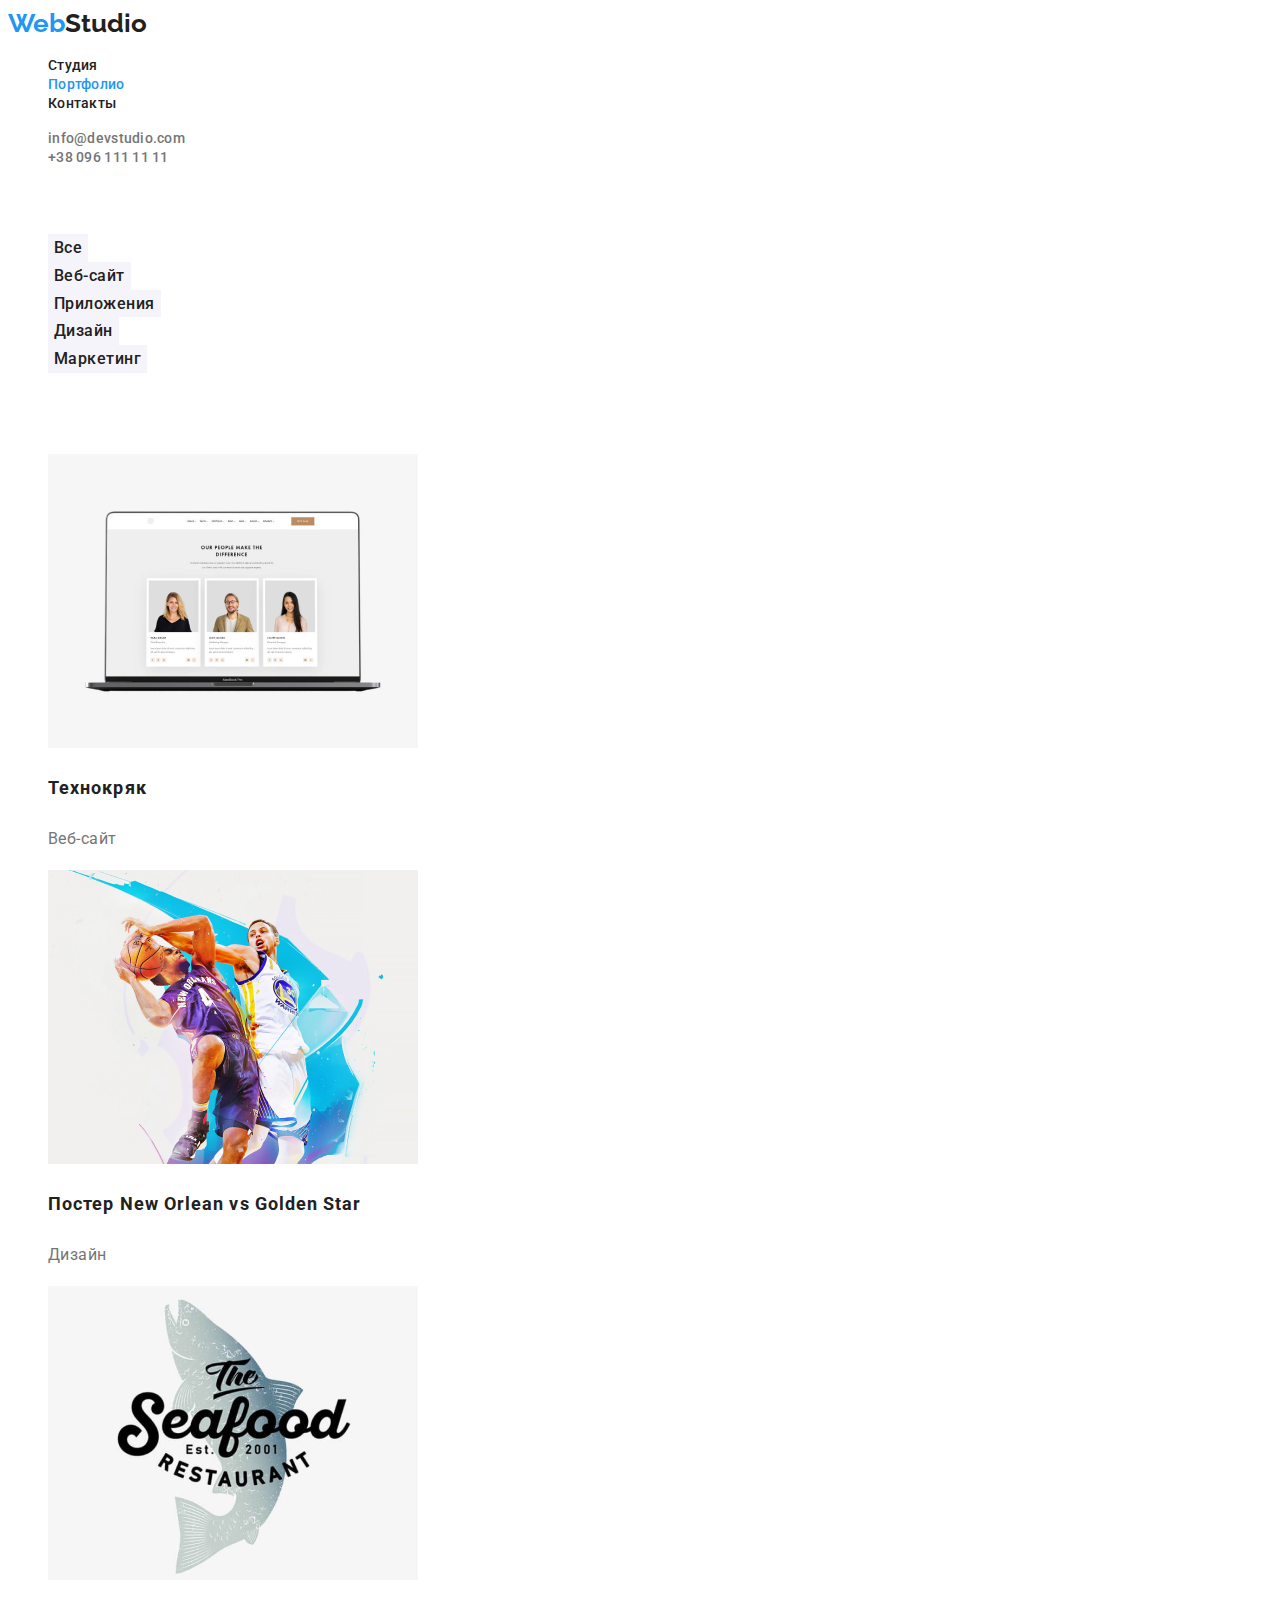
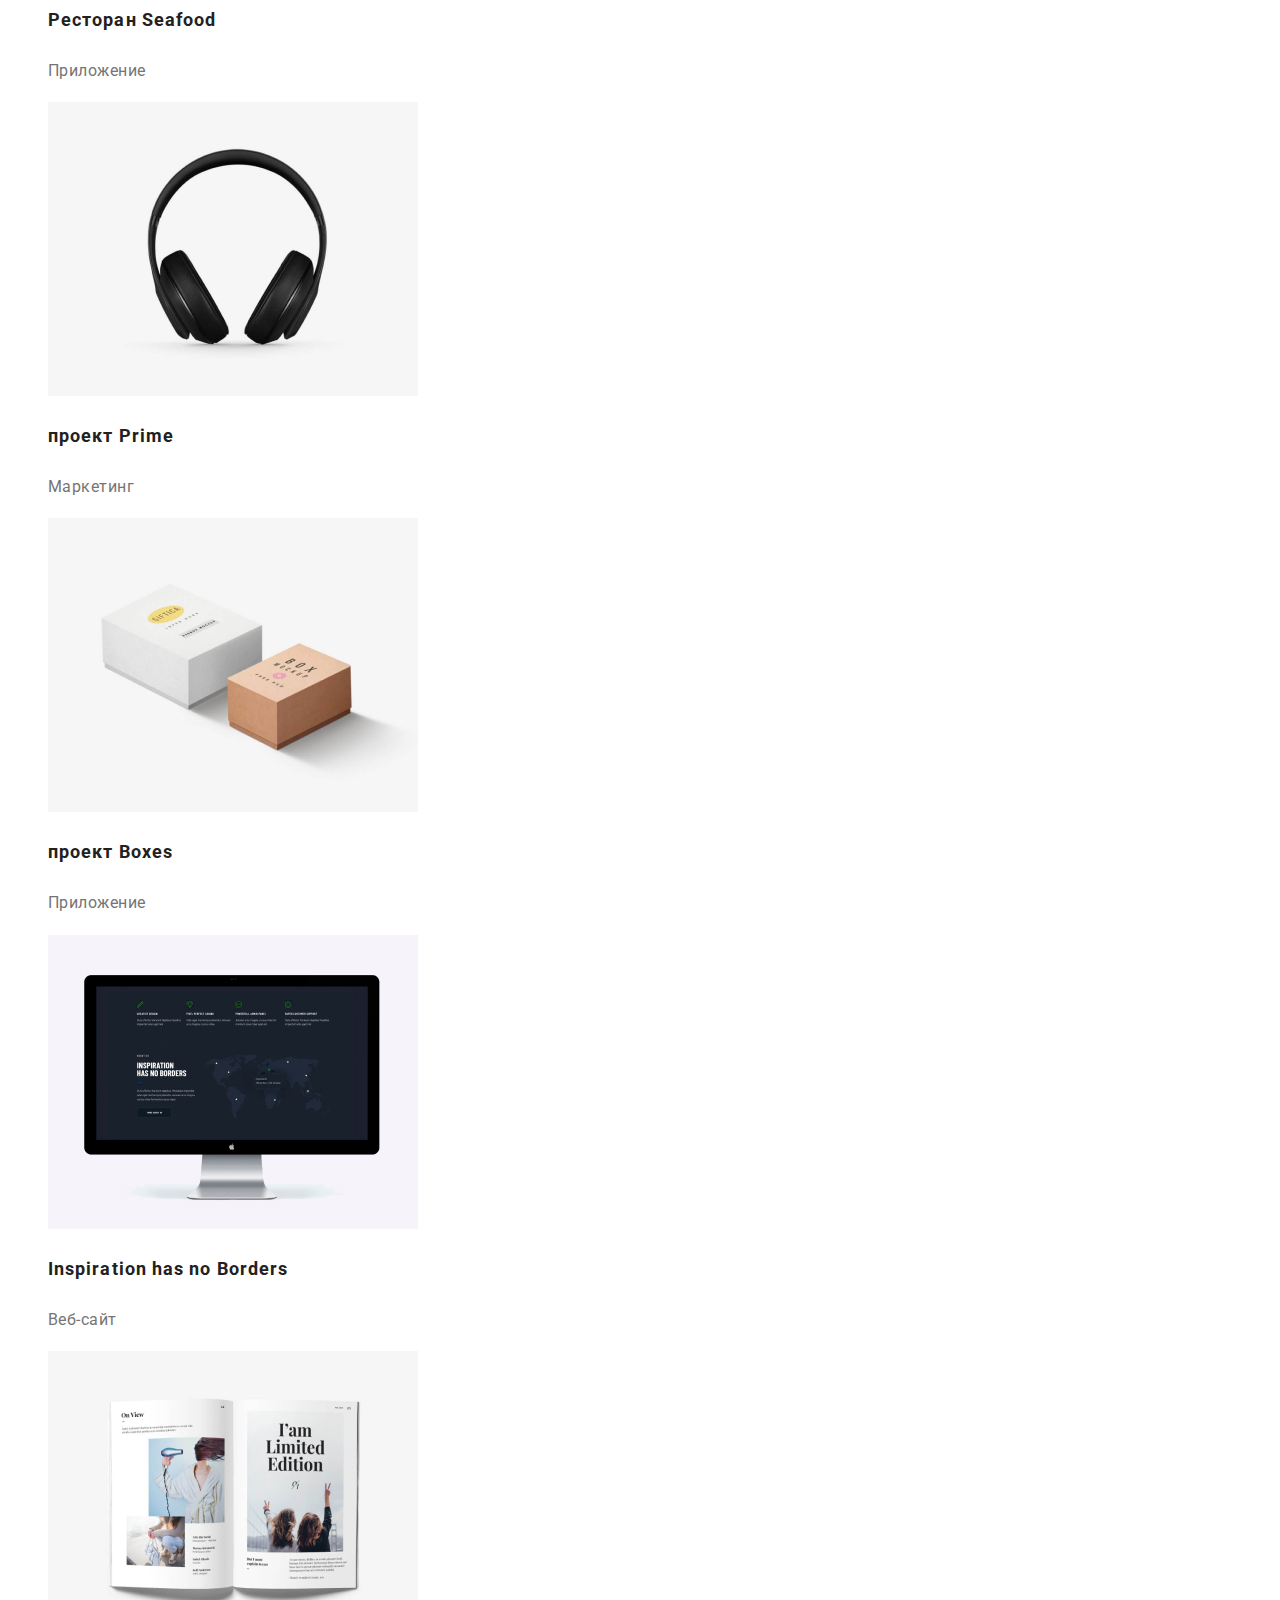
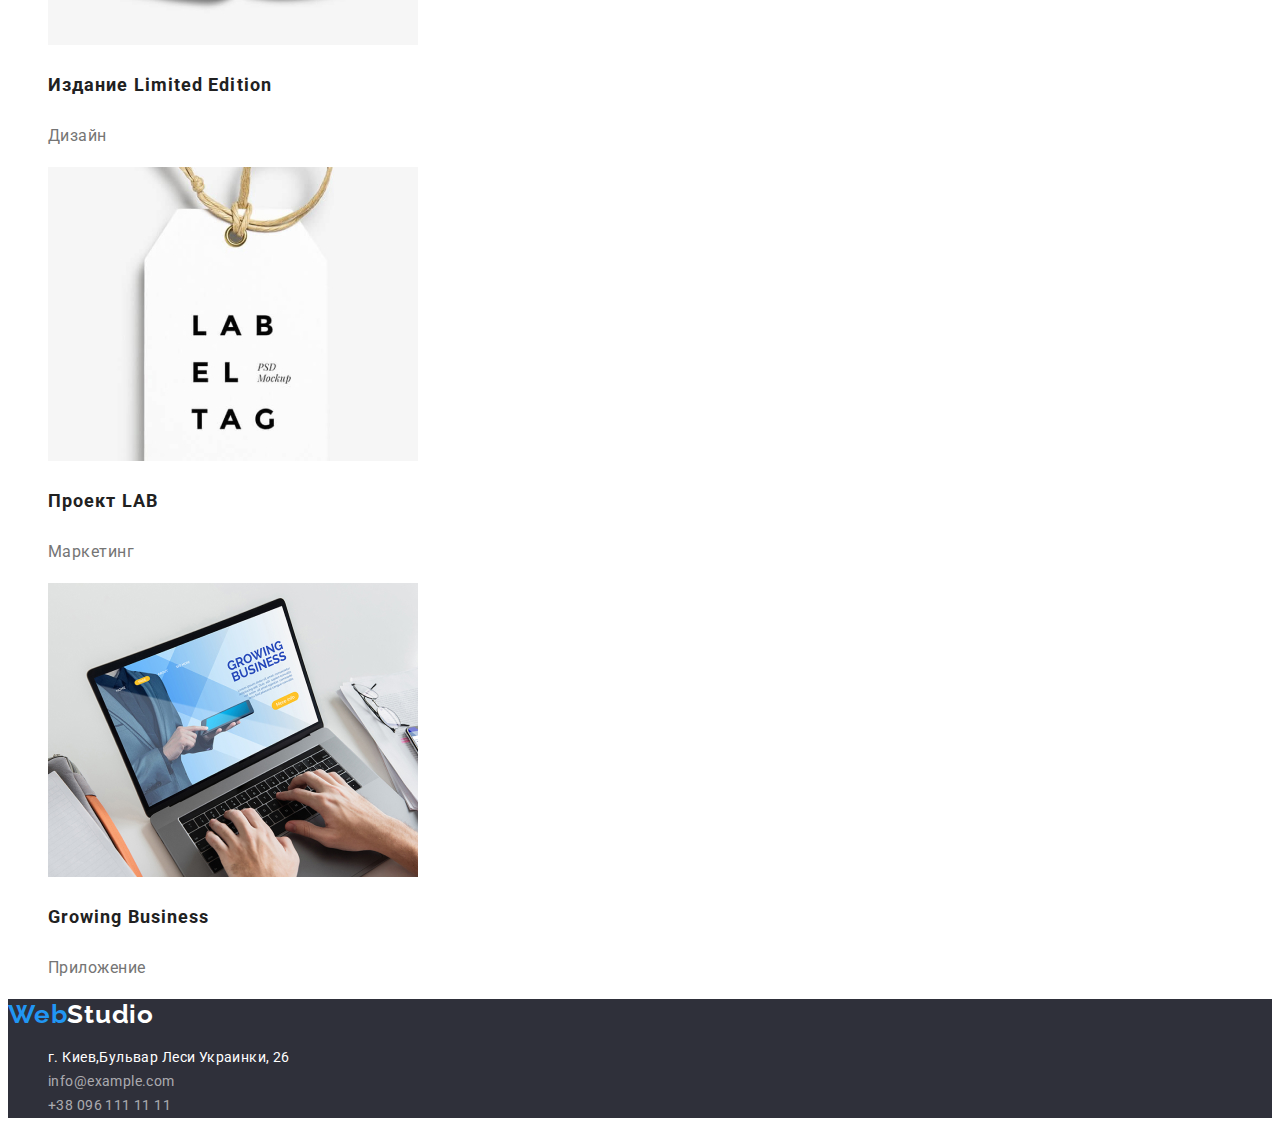
==== portfolio.html @ 3778749d "начало" ====
<!DOCTYPE html>
<html lang="ru">

<head>
    <meta charset="UTF-8">
    <meta http-equiv="X-UA-Compatible" content="IE=edge">
    <meta name="viewport" content="width=G, initial-scale=1.0">

    <link rel="preconnect" href="https://fonts.googleapis.com">
    <link rel="preconnect" href="https://fonts.gstatic.com" crossorigin>
    <link rel="preconnect" href="https://fonts.googleapis.com">
    <link rel="preconnect" href="https://fonts.gstatic.com" crossorigin>
    <link
        href="https://fonts.googleapis.com/css2?family=Raleway:wght@700&family=Roboto:wght@400;500;700;900&display=swap"
        rel="stylesheet">
    <link rel="preconnect" href="https://fonts.gstatic.com">
    <link rel="stylesheet" href="./css/styles.css">

    <title>портфолио</title>
</head>

<body>
    <!--хедер-->
    <header class="header">
        <nav>
            <a href="index.html" class="header-logo link">
                <span class="logo-color"> Web</span>Studio
            </a>
            <ul class="header-nav list">
                <li><a class="header-fonts header-nav-text link " href="index.html">Студия</a></li>
                <li><a class="header-fonts header-nav-text link current" href="portfolio.html">Портфолио</a></li>
                <li><a class="header-fonts header-nav-text link" href="">Контакты</a></li>
            </ul>
        </nav>
        <ul class="header-addres list">
            <li><a href="mailto:info@devstudio.com" class="header-fonts header-addres-text link">info@devstudio.com</a>
            </li>
            <li><a href="tel:+380961111111" class="header-fonts header-addres-text link">+38 096 111 11 11</a></li>


        </ul>


    </header>
    <!--MAIN-->
    <main>
        <section class="section">
            <h2 class="notext">название секции</h2>
            <UL class="list">
                <li><button type="button" class="portf-btn-text">Все</button></li>
                <li><button type="button" class="portf-btn-text">Веб-сайт</button></li>
                <li><button type="button" class="portf-btn-text">Приложения</button></li>
                <li><button type="button" class="portf-btn-text">Дизайн</button></li>
                <li><button type="button" class="portf-btn-text">Маркетинг</button></li>

            </UL>

        </section>



        <section class="section">
            <h1 class="notext">Наши проекты</h1>
            <ul class="list">
                <li><img src="./images/pr1.jpg" width="370" alt="Фото проекта технокряк">
                    <h3 class="portfolio-post-title">Технокряк</h3>
                    <p class="portfolio-text">Веб-сайт</p>
                </li>
                <li><img src="./images/pr2.jpg" width="370" alt="Постер New Orlean vs Golden Star">
                    <h3 class="portfolio-post-title">Постер New Orlean vs Golden Star</h3>
                    <p class="portfolio-text">Дизайн</p>
                </li>
                <li><img src="./images/pr3.jpg" width="370" alt="Фото приложения Seafood">
                    <h3 class="portfolio-post-title">Ресторан Seafood</h3>
                    <p class="portfolio-text">Приложение</p>
                </li>
                <li><img src="./images/pr4.jpg" width="370" alt="Фото проекта Prime">
                    <h3 class="portfolio-post-title">проект Prime</h3>
                    <p class="portfolio-text">Маркетинг</p>
                </li>
                <li><img src="./images/pr5.jpg" width="370" alt="Фото проекта Boxes">
                    <h3 class="portfolio-post-title">проект Boxes</h3>
                    <p class="portfolio-text">Приложение</p>
                </li>
                <li><img src="./images/pr6.jpg" width="370" alt="Фото сайта">
                    <h3 class="portfolio-post-title">Inspiration has no Borders</h3>
                    <p class="portfolio-text">Веб-сайт</p>
                </li>
                <li><img src="./images/pr7.jpg" width="370" alt="Фото журнала">
                    <h3 class="portfolio-post-title">Издание Limited Edition</h3>
                    <p class="portfolio-text">Дизайн</p>
                </li>
                <li><img src="./images/pr8.jpg" width="370" alt="Фото проекта LAB">
                    <h3 class="portfolio-post-title">Проект LAB</h3>
                    <p class="portfolio-text">Маркетинг</p>
                </li>
                <li><img src="./images/pr9.jpg" width="370" alt="Фото приложения Growing Business">
                    <h3 class="portfolio-post-title">Growing Business</h3>
                    <p class="portfolio-text">Приложение</p>
                </li>




            </ul>
        </section>

    </main>
    <footer class="fter">

        <a href="index.html" class="footer-logo link">
            <span class="logo-color"> Web</span><span class="">Studio</span>
        </a>
        <address>
            <ul class="list">
                <li><a href="https://www.google.com/maps/d/embed?mid=1ha2ieTyIqRlce1c0PHE3r7fh1XY&ehbc=2E312F"
                        target="_blank" class=" foot-fonts footer-map link">г. Киев,Бульвар Леси Украинки, 26</a></li>
                <li> <a href="mailto:info@example.com" class=" foot-fonts footer-addres link">info@example.com</a></li>
                <li><a href="tel:+380961111111" class=" foot-fonts footer-addres link">+38 096 111 11 11</a></li>
            </ul>


        </address>
    </footer>

</body>

</html>
---- css/styles.css ----
:root {

    --first-header-color: #212121;
    --second-header-color: #757575;
    --title-color: #212121;
    --text-color: #757575;
    --hero-title-color: #FFFFFF;
    --btn-color: #2196F3;
    --btn-text-color: #ffffff;
    --btn-secondary-color: #212121;
    --accent-color: #2196F3;
    --first-bgc: #ffffff;
    --second-bgc: #F5F4FA;
    --hero-bgc: #2F303A;
    --footer-bgc: #2F303A;
    --addres-color: rgba(255, 255, 255, 0.6);
}

body {
    font-family: "Roboto", sans-serif;
    background-color: var(--first-bgc)
}

.list {
    list-style: none;
}

.link {
    text-decoration: none;
    color: var(--first-header-color)
}


/*--------------------------header-----------------------------------*/

.header-logo {
    font-family: 'Raleway', sans-serif;
    font-weight: 700;
    font-size: 26px;
    line-height: 1.19;
    letter-spacing: 0.03em color: var(--first-header-color)
}

.logo-color {
    color: var(--accent-color)
}

.header-fonts {
    font-weight: 500;
    font-size: 14px;
    line-height: 1.14;
    letter-spacing: 0.02em;
}

.header-nav-text {

    color: var(--first-header-color);
}


.header-addres-text {

    color: var(--second-header-color);
}

.header-nav-text:hover,
.header-nav-text:focus,
.header-addres-text:hover,
.header-addres-text:focus,
.current {
    color: var(--accent-color);
}


/*--------------------------------HERO--------------------------------------*/

.hero {
    background-color: var(--hero-bgc);
}

.hero-title {
    font-weight: 900;
    font-size: 44px;
    line-height: 1.36;
    letter-spacing: 0.06em;
    text-transform: uppercase;
    color: var(--hero-title-color)
}

.btn {
    background-color: var(--btn-color);
}

.hero-btn-text {
    color: var(--btn-text-color);
    font-weight: 700;
    font-size: 16px;
    line-height: 1.88;
    letter-spacing: 0.06em;
}

/*---------------------section-about--------------------------*/

.about-title {}

.notext {
    color: var(--hero-title-color);
}

.about-post-title {
    font-weight: 700;
    font-size: 14px;
    line-height: 1.14;
    letter-spacing: 0.03em;
    text-transform: uppercase;
    color: var(--title-color);
}

.about-text {
    font-size: 14px;
    line-height: 1.71;
    letter-spacing: 0.03em;
    color: var(--text-color);

}

/*---------------------------------section-work---------------------*/

.work-title,
.comant-title {
    font-weight: 700;
    font-size: 36px;
    line-height: 1.16;
    letter-spacing: 0.03em;
    color: var(--title-color);
}

/*--------------------------------section-command----------------------*/

.comand {
    background-color: var(--second-bgc);
}

.com-fonts {
    font-size: 16px;
    line-height: 1.19;
    letter-spacing: 0.03em;
}

.comand-post-title {
    font-weight: 500;
    color: var(--title-color);
}

.comand-text {
    color: var(--text-color);
}

/*------------------------------------footer-------------------------*/
.fter {
    background-color: var(--footer-bgc);
}

.footer-logo {

    font-family: 'Raleway', sans-serif;

    font-weight: 700;
    font-size: 26px;
    line-height: 1.19;
    letter-spacing: 0.03em;
    color: var(--hero-title-color);
}

.foot-fonts {
    font-style: normal;
    font-size: 14px;
    line-height: 1.71;
    letter-spacing: 0.03em;
}

.footer-map {

    color: var(--hero-title-color);
}

.footer-addres {

    color: var(--addres-color);

}

.footer-map:hover,
.footer-map:focus,
.footer-addres:hover,
.footer-addres:focus {
    color: var(--accent-color);
}





/*-------------------------------PORTFOLIO-------------------------------*/
/*-------------------------------nav-section-----------------------------*/
.portf-btn-text {
    font-family: 'Roboto', sans-serif;
    font-weight: 500;
    font-size: 16px;
    line-height: 1.62;
    letter-spacing: 0.03em;
    color: var(--btn-secondary-color);
    border: none;
    background-color: var(--first-bgc);
    cursor: pointer;
    background-color: var(--second-bgc)
}

.portf-btn-text:hover,
.portf-btn-text:focus {

    color: var(--btn-text-color);
    background-color: var(--accent-color);
}

/*-----------------------------portf-work-section----------------------------*/

.portfolio-post-title {
    font-weight: 700;
    font-size: 18px;
    line-height: 2;
    letter-spacing: 0.06em;
    color: var(--title-color);

}

.portfolio-text {
    font-size: 16px;
    line-height: 1.88;
    letter-spacing: 0.03em;

    color: var(--text-color);
}
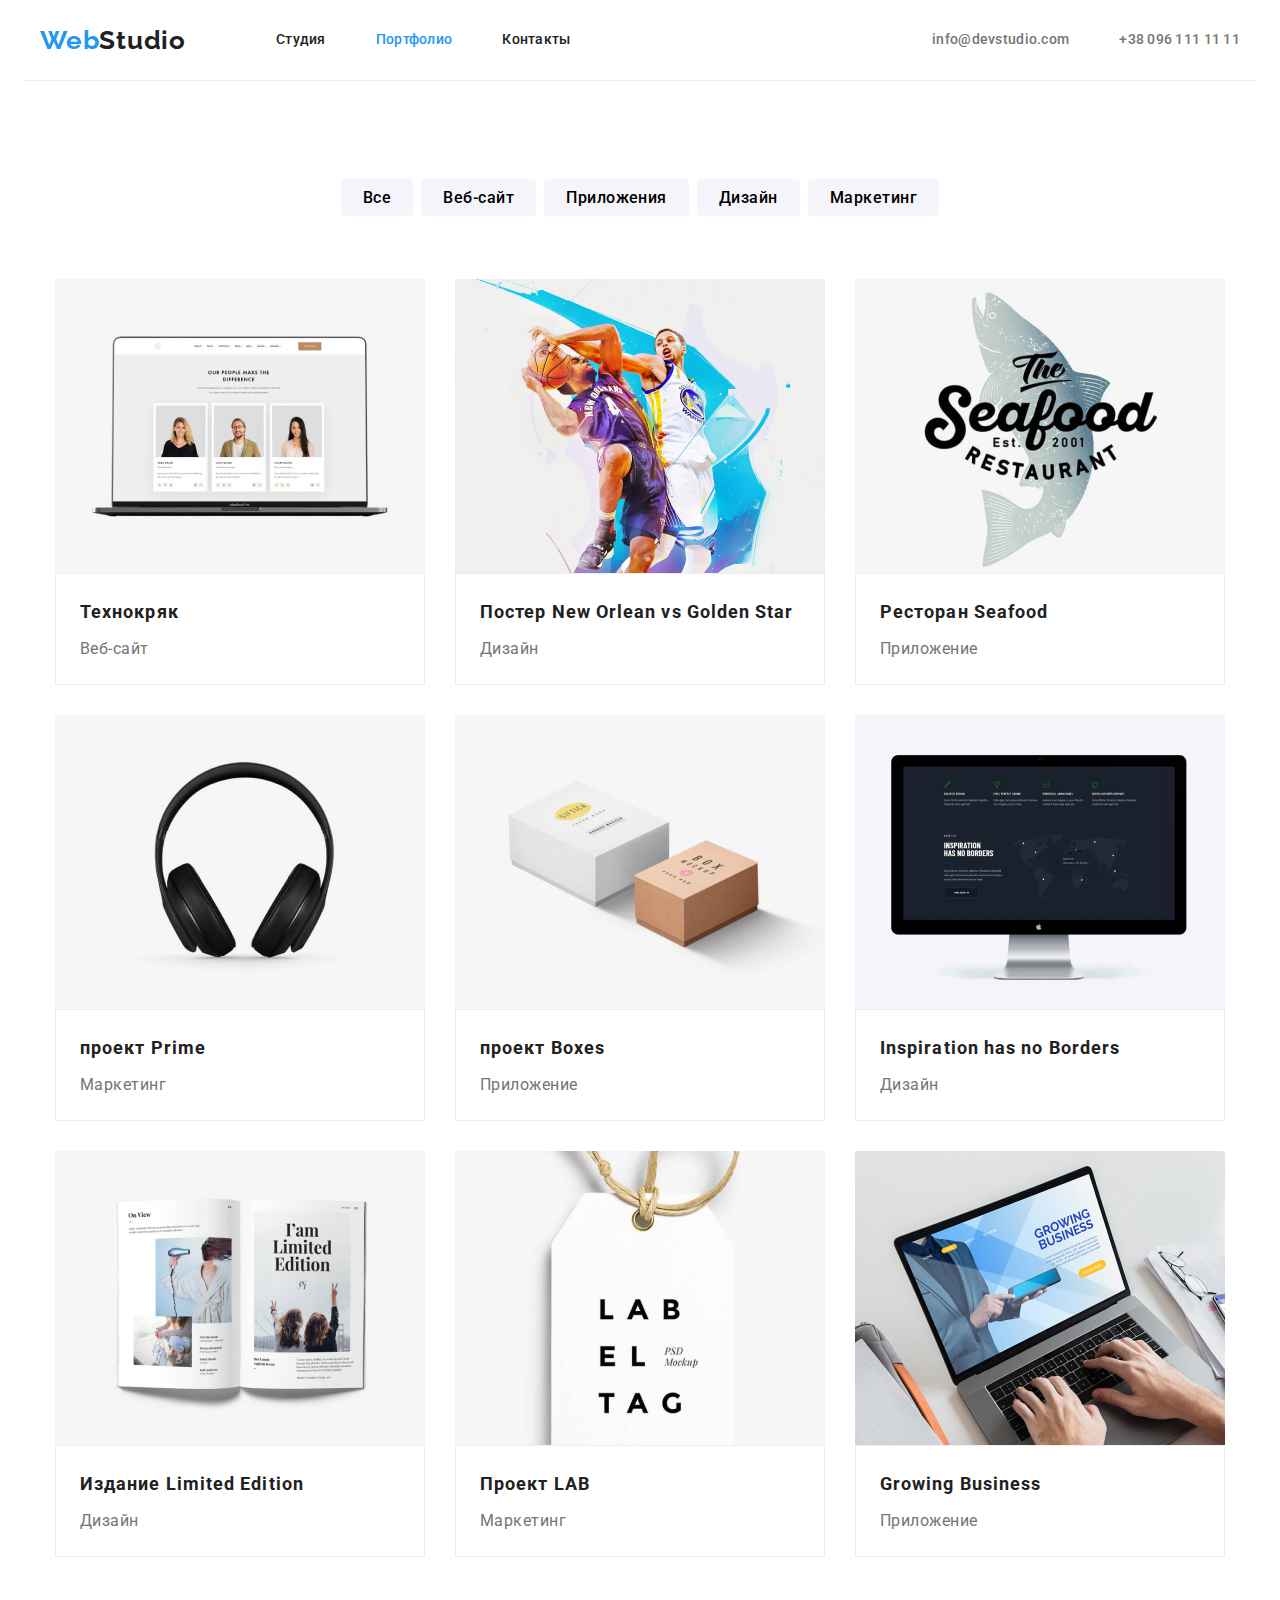
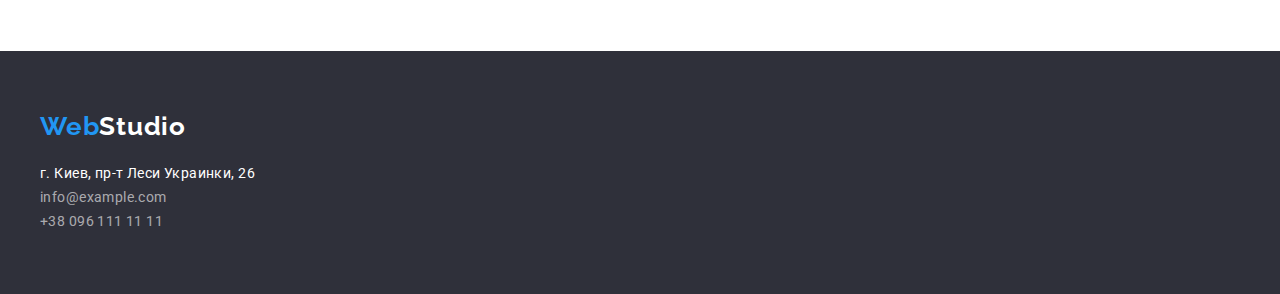
==== commit cb57a33c: "hw3" ====
--- a/portfolio.html
+++ b/portfolio.html
@@ -4,7 +4,8 @@
 <head>
     <meta charset="UTF-8">
     <meta http-equiv="X-UA-Compatible" content="IE=edge">
-    <meta name="viewport" content="width=G, initial-scale=1.0">
+    <meta name="viewport" content="width=device-width, initial-scale=1.0">
+
 
     <link rel="preconnect" href="https://fonts.googleapis.com">
     <link rel="preconnect" href="https://fonts.gstatic.com" crossorigin>
@@ -14,114 +15,162 @@
         href="https://fonts.googleapis.com/css2?family=Raleway:wght@700&family=Roboto:wght@400;500;700;900&display=swap"
         rel="stylesheet">
     <link rel="preconnect" href="https://fonts.gstatic.com">
+    <link rel="stylesheet"
+        href="https://cdnjs.cloudflare.com/ajax/libs/modern-normalize/1.0.0/modern-normalize.min.css" />
     <link rel="stylesheet" href="./css/styles.css">
-
-    <title>портфолио</title>
+    <title>HW2</title>
 </head>
 
 <body>
     <!--хедер-->
     <header class="header">
-        <nav>
-            <a href="index.html" class="header-logo link">
-                <span class="logo-color"> Web</span>Studio
-            </a>
-            <ul class="header-nav list">
-                <li><a class="header-fonts header-nav-text link " href="index.html">Студия</a></li>
-                <li><a class="header-fonts header-nav-text link current" href="portfolio.html">Портфолио</a></li>
-                <li><a class="header-fonts header-nav-text link" href="">Контакты</a></li>
-            </ul>
-        </nav>
-        <ul class="header-addres list">
-            <li><a href="mailto:info@devstudio.com" class="header-fonts header-addres-text link">info@devstudio.com</a>
-            </li>
-            <li><a href="tel:+380961111111" class="header-fonts header-addres-text link">+38 096 111 11 11</a></li>
+
+        <div class="container h-nav">
+            <nav class="b-nav">
+                <a href="index.html" class="header-logo link">
+                    <span class="logo-color"> Web</span>Studio
+                </a>
+                <ul class="header-nav list">
+                    <li class="item"><a class="header-fonts header-nav-text link " href="index.html">Студия</a>
+                    </li>
+                    <li class="item"><a class="header-fonts header-nav-text link current"
+                            href="portfolio.html">Портфолио</a>
+                    </li>
+                    <li class="item"><a class="header-fonts header-nav-text link" href="">Контакты</a></li>
+                </ul>
+            </nav>
+            <ul class="header-addres list">
+                <li class="item"><a href="mailto:info@devstudio.com"
+                        class="header-fonts header-addres-text link">info@devstudio.com</a>
+                </li>
+                <li class="item"><a href="tel:+380961111111" class="header-fonts header-addres-text link">+38 096 111 11
+                        11</a></li>
 
 
-        </ul>
-
+            </ul>
+        </div>
 
     </header>
     <!--MAIN-->
     <main>
         <section class="section">
-            <h2 class="notext">название секции</h2>
-            <UL class="list">
-                <li><button type="button" class="portf-btn-text">Все</button></li>
-                <li><button type="button" class="portf-btn-text">Веб-сайт</button></li>
-                <li><button type="button" class="portf-btn-text">Приложения</button></li>
-                <li><button type="button" class="portf-btn-text">Дизайн</button></li>
-                <li><button type="button" class="portf-btn-text">Маркетинг</button></li>
+            <h2 class="port-title notext">название секции</h2>
 
-            </UL>
+            <div class="container">
+                <UL class="portf-choise-list list">
+                    <li class="item"><button type="button" class="portf-btn-text">Все</button></li>
+                    <li class="item"><button type="button" class="portf-btn-text">Веб-сайт</button></li>
+                    <li class="item"><button type="button" class="portf-btn-text">Приложения</button></li>
+                    <li class="item"><button type="button" class="portf-btn-text">Дизайн</button></li>
+                    <li class="item"><button type="button" class="portf-btn-text">Маркетинг</button></li>
+
+                </UL>
+            </div>
 
         </section>
 
 
 
         <section class="section">
+
             <h1 class="notext">Наши проекты</h1>
-            <ul class="list">
-                <li><img src="./images/pr1.jpg" width="370" alt="Фото проекта технокряк">
-                    <h3 class="portfolio-post-title">Технокряк</h3>
-                    <p class="portfolio-text">Веб-сайт</p>
-                </li>
-                <li><img src="./images/pr2.jpg" width="370" alt="Постер New Orlean vs Golden Star">
-                    <h3 class="portfolio-post-title">Постер New Orlean vs Golden Star</h3>
-                    <p class="portfolio-text">Дизайн</p>
-                </li>
-                <li><img src="./images/pr3.jpg" width="370" alt="Фото приложения Seafood">
-                    <h3 class="portfolio-post-title">Ресторан Seafood</h3>
-                    <p class="portfolio-text">Приложение</p>
-                </li>
-                <li><img src="./images/pr4.jpg" width="370" alt="Фото проекта Prime">
-                    <h3 class="portfolio-post-title">проект Prime</h3>
-                    <p class="portfolio-text">Маркетинг</p>
-                </li>
-                <li><img src="./images/pr5.jpg" width="370" alt="Фото проекта Boxes">
-                    <h3 class="portfolio-post-title">проект Boxes</h3>
-                    <p class="portfolio-text">Приложение</p>
-                </li>
-                <li><img src="./images/pr6.jpg" width="370" alt="Фото сайта">
-                    <h3 class="portfolio-post-title">Inspiration has no Borders</h3>
-                    <p class="portfolio-text">Веб-сайт</p>
-                </li>
-                <li><img src="./images/pr7.jpg" width="370" alt="Фото журнала">
-                    <h3 class="portfolio-post-title">Издание Limited Edition</h3>
-                    <p class="portfolio-text">Дизайн</p>
-                </li>
-                <li><img src="./images/pr8.jpg" width="370" alt="Фото проекта LAB">
-                    <h3 class="portfolio-post-title">Проект LAB</h3>
-                    <p class="portfolio-text">Маркетинг</p>
-                </li>
-                <li><img src="./images/pr9.jpg" width="370" alt="Фото приложения Growing Business">
-                    <h3 class="portfolio-post-title">Growing Business</h3>
-                    <p class="portfolio-text">Приложение</p>
-                </li>
 
+            <div class="container ">
+                <ul class="portf-list list">
+                    <li class="item">
 
+                        <img src="./images/pr1.jpg" width="370" alt="Фото проекта технокряк">
+                        <div class="conteiner port-fon">
+                            <h3 class="portfolio-post-title">Технокряк</h3>
+                            <p class="portfolio-text">Веб-сайт</p>
+                        </div>
+                    </li>
+                    <li class="item">
 
+                        <img src="./images/pr2.jpg" width="370" alt="Постер New Orlean vs Golden Star">
+                        <div class="conteiner port-fon">
+                            <h3 class="portfolio-post-title">Постер New Orlean vs Golden Star</h3>
+                            <p class="portfolio-text">Дизайн</p>
+                        </div>
+                    </li>
+                    <li class="item">
 
-            </ul>
+                        <img src="./images/pr3.jpg" width="370" alt="Фото приложения Seafood">
+                        <div class="conteiner port-fon">
+                            <h3 class="portfolio-post-title">Ресторан Seafood</h3>
+                            <p class="portfolio-text">Приложение</p>
+                        </div>
+                    </li>
+                    <li class="item">
+                        <img src="./images/pr4.jpg" width="370" alt="Фото проекта Prime">
+                        <div class="conteiner port-fon ">
+                            <h3 class="portfolio-post-title">проект Prime</h3>
+                            <p class="portfolio-text">Маркетинг</p>
+                        </div>
+                    </li>
+                    <li class="item">
+                        <img src="./images/pr5.jpg" width="370" alt="Фото проекта Boxes">
+                        <div class="conteiner port-fon">
+                            <h3 class="portfolio-post-title">проект Boxes</h3>
+                            <p class="portfolio-text">Приложение</p>
+                        </div>
+
+                    </li>
+                    <li class="item">
+                        <img src="./images/pr6.jpg" width="370" alt="Фото сайта">
+                        <div class="conteiner port-fon">
+                            <h3 class="portfolio-post-title">Inspiration has no Borders</h3>
+                            <p class="portfolio-text">Дизайн</p>
+                        </div>
+                    </li>
+                    <li class="item">
+                        <img src="./images/pr7.jpg" width="370" alt="Фото сайта">
+                        <div class="conteiner port-fon">
+                            <h3 class="portfolio-post-title">Издание Limited Edition</h3>
+                            <p class="portfolio-text">Дизайн</p>
+                        </div>
+                    </li>
+                    <li class="item">
+                        <img src="./images/pr8.jpg" width="370" alt="Фото проекта LAB">
+                        <div class="conteiner port-fon">
+                            <h3 class="portfolio-post-title">Проект LAB</h3>
+                            <p class="portfolio-text">Маркетинг</p>
+                        </div>
+                    </li>
+                    <li class="item">
+                        <img src="./images/pr9.jpg" width="370" alt="Фото приложения Growing Business">
+                        <div class="conteiner port-fon">
+                            <h3 class="portfolio-post-title">Growing Business</h3>
+                            <p class="portfolio-text">Приложение</p>
+                        </div>
+
+                    </li>
+
+                </ul>
+            </div>
         </section>
 
     </main>
     <footer class="fter">
-
-        <a href="index.html" class="footer-logo link">
-            <span class="logo-color"> Web</span><span class="">Studio</span>
-        </a>
-        <address>
-            <ul class="list">
-                <li><a href="https://www.google.com/maps/d/embed?mid=1ha2ieTyIqRlce1c0PHE3r7fh1XY&ehbc=2E312F"
-                        target="_blank" class=" foot-fonts footer-map link">г. Киев,Бульвар Леси Украинки, 26</a></li>
-                <li> <a href="mailto:info@example.com" class=" foot-fonts footer-addres link">info@example.com</a></li>
-                <li><a href="tel:+380961111111" class=" foot-fonts footer-addres link">+38 096 111 11 11</a></li>
-            </ul>
+        <div class="container">
+            <a href="index.html" class="footer-logo link">
+                <span class="logo-color"> Web</span><span class="">Studio</span>
+            </a>
+            <address>
+                <ul class="ftr list">
+                    <li><a href="https://www.google.com/maps/d/embed?mid=1ha2ieTyIqRlce1c0PHE3r7fh1XY&ehbc=2E312F"
+                            target="_blank" class=" foot-fonts footer-map link">г. Киев, пр-т Леси Украинки, 26</a>
+                    </li>
+                    <li> <a href="mailto:info@example.com" class=" foot-fonts footer-addres link">info@example.com</a>
+                    </li>
+                    <li><a href="tel:+380961111111" class=" foot-fonts footer-addres link">+38 096 111 11 11</a></li>
+                </ul>
 
 
-        </address>
+            </address>
+        </div>
     </footer>
+
 
 </body>
 
--- a/css/styles.css
+++ b/css/styles.css
@@ -1,3 +1,13 @@
+html {
+    box-sizing: border-box;
+}
+
+*,
+*::before,
+*::after {
+    box-sizing: inherit;
+}
+
 :root {
 
     --first-header-color: #212121;
@@ -9,6 +19,7 @@
     --btn-text-color: #ffffff;
     --btn-secondary-color: #212121;
     --accent-color: #2196F3;
+    --btn-hover: #188CE8;
     --first-bgc: #ffffff;
     --second-bgc: #F5F4FA;
     --hero-bgc: #2F303A;
@@ -17,11 +28,16 @@
 }
 
 body {
+    margin: 0 auto;
     font-family: "Roboto", sans-serif;
-    background-color: var(--first-bgc)
+    background-color: var(--first-bgc);
 }
 
 .list {
+    margin-top: 0;
+    margin-bottom: 0;
+    padding-left: 0;
+
     list-style: none;
 }
 
@@ -30,15 +46,78 @@
     color: var(--first-header-color)
 }
 
+.container {
+    width: 1230px;
+    padding-left: 15px;
+    padding-right: 15px;
+    margin-left: auto;
+    margin-right: auto;
+}
+
+p,
+h1,
+h2,
+h3,
+h4,
+h5,
+h6 {
+    margin-top: 0;
+    margin-bottom: 0;
+}
+
+ul,
+ol {
+    margin-top: 0;
+    margin-bottom: 0;
+}
+
+img {
+    display: block;
+}
 
 /*--------------------------header-----------------------------------*/
+.header {
+
+    background: var(--first-bgc);
+}
+
+
+.h-nav {
+    display: flex;
+    align-items: center
+}
+
+.b-nav {
+    display: flex;
+    align-items: center;
+
+
+}
+
+.header-nav {
+    display: flex;
+
+}
+
+.header-addres {
+    display: flex;
+    justify-content: flex-end;
+    margin-left: auto;
+
+}
+
 
 .header-logo {
+
+    margin-right: 90px;
+    align-items: center;
     font-family: 'Raleway', sans-serif;
     font-weight: 700;
     font-size: 26px;
     line-height: 1.19;
-    letter-spacing: 0.03em color: var(--first-header-color)
+    letter-spacing: 0.03em;
+    color: var(--first-header-color);
+
 }
 
 .logo-color {
@@ -46,6 +125,7 @@
 }
 
 .header-fonts {
+    display: block;
     font-weight: 500;
     font-size: 14px;
     line-height: 1.14;
@@ -53,13 +133,19 @@
 }
 
 .header-nav-text {
-
+    padding-top: 32px;
+    padding-bottom: 32px;
     color: var(--first-header-color);
 }
 
+.header-nav .item:not(:last-child),
+.header-addres .item:not(:last-child) {
+    margin-right: 50px;
+}
 
 .header-addres-text {
-
+    padding-top: 32px;
+    padding-bottom: 32px;
     color: var(--second-header-color);
 }
 
@@ -75,23 +161,45 @@
 /*--------------------------------HERO--------------------------------------*/
 
 .hero {
+    text-align: center;
     background-color: var(--hero-bgc);
+
 }
 
 .hero-title {
+    margin-left: auto;
+    margin-right: auto;
+    width: 696px;
+    text-align: center;
+    padding-top: 200px;
+    margin-top: 0;
+    margin-bottom: 0;
     font-weight: 900;
     font-size: 44px;
     line-height: 1.36;
     letter-spacing: 0.06em;
     text-transform: uppercase;
-    color: var(--hero-title-color)
+    color: var(--hero-title-color);
+    margin-bottom: 30px;
 }
 
 .btn {
+    display: inline-block;
+    margin-bottom: 200px;
+    border: 0px;
+    min-width: 200px;
+    border-radius: 4px;
+    padding: 10px 32px;
     background-color: var(--btn-color);
 }
 
+.btn:hover,
+.btn:focus {
+    background-color: var(--btn-hover);
+}
+
 .hero-btn-text {
+    text-align: center;
     color: var(--btn-text-color);
     font-weight: 700;
     font-size: 16px;
@@ -101,7 +209,26 @@
 
 /*---------------------section-about--------------------------*/
 
-.about-title {}
+.about {
+
+    padding-bottom: 94px;
+}
+
+.about-title {
+    margin-top: 0;
+    margin-bottom: 70px;
+    padding-left: 10px;
+}
+
+.about-list {
+    display: flex;
+    min-width: 270px;
+    justify-content: center;
+}
+
+.about-list .item:not(:last-child) {
+    margin-right: 30px;
+}
 
 .notext {
     color: var(--hero-title-color);
@@ -114,9 +241,12 @@
     letter-spacing: 0.03em;
     text-transform: uppercase;
     color: var(--title-color);
+    margin-bottom: 10px;
+
 }
 
 .about-text {
+    max-width: 270px;
     font-size: 14px;
     line-height: 1.71;
     letter-spacing: 0.03em;
@@ -125,9 +255,26 @@
 }
 
 /*---------------------------------section-work---------------------*/
+.work {
+    text-align: center;
+
+}
+
+.work-list {
+    display: flex;
+    padding-bottom: 94px;
+    justify-content: center;
+}
+
+.work-list .item:not(:last-child) {
+    margin-right: 30px;
+
+}
 
 .work-title,
-.comant-title {
+.comand-title {
+    margin-top: 0;
+    margin-bottom: 50px;
     font-weight: 700;
     font-size: 36px;
     line-height: 1.16;
@@ -137,22 +284,56 @@
 
 /*--------------------------------section-command----------------------*/
 
+
+.centred {
+    text-align: center;
+}
+
 .comand {
+    text-align: center;
     background-color: var(--second-bgc);
+}
+
+.com-fon {
+    background-color: var(--hero-title-color);
+    width: 270px;
 }
 
 .com-fonts {
     font-size: 16px;
     line-height: 1.19;
     letter-spacing: 0.03em;
+
+}
+
+.com-list {
+    display: flex;
+    justify-content: center;
+    padding-bottom: 52.4px;
+
+}
+
+.com-list .item:not(:last-child) {
+    margin-right: 30px;
+
+}
+
+.comand-title {
+    padding-top: 94px;
+    margin-bottom: 91.5px;
 }
 
 .comand-post-title {
+    padding-top: 30px;
+    margin-bottom: 10px;
     font-weight: 500;
     color: var(--title-color);
 }
 
 .comand-text {
+    margin-top: 0;
+    margin-bottom: 0;
+    padding-bottom: 36px;
     color: var(--text-color);
 }
 
@@ -161,8 +342,12 @@
     background-color: var(--footer-bgc);
 }
 
+.ftr {
+    padding-bottom: 60px;
+}
+
 .footer-logo {
-
+    display: block;
     font-family: 'Raleway', sans-serif;
 
     font-weight: 700;
@@ -170,6 +355,8 @@
     line-height: 1.19;
     letter-spacing: 0.03em;
     color: var(--hero-title-color);
+    margin-bottom: 20px;
+    padding-top: 60px;
 }
 
 .foot-fonts {
@@ -203,17 +390,42 @@
 
 /*-------------------------------PORTFOLIO-------------------------------*/
 /*-------------------------------nav-section-----------------------------*/
+
+.h-nav {
+    border-bottom: 1px solid #ECECEC;
+    ;
+}
+
+
+
+.port-title {
+    margin-bottom: 70px;
+}
+
+.portf-choise-list {
+    display: flex;
+    justify-content: center;
+    margin-bottom: 26px;
+
+
+}
+
+.portf-choise-list .item:not(:last-child) {
+    margin-right: 8px;
+}
+
+
 .portf-btn-text {
     font-family: 'Roboto', sans-serif;
     font-weight: 500;
     font-size: 16px;
     line-height: 1.62;
     letter-spacing: 0.03em;
-    color: var(--btn-secondary-color);
     border: none;
-    background-color: var(--first-bgc);
     cursor: pointer;
-    background-color: var(--second-bgc)
+    background-color: var(--second-bgc);
+    border-radius: 4px;
+    padding: 6px 22px;
 }
 
 .portf-btn-text:hover,
@@ -224,6 +436,36 @@
 }
 
 /*-----------------------------portf-work-section----------------------------*/
+
+
+
+.portf-list {
+    display: flex;
+    flex-wrap: wrap;
+    justify-content: center;
+    /* width: 370px;*/
+    margin-bottom: 94px;
+}
+
+.port-fon {
+    background-color: var(--first-bgc);
+    border: 1px solid #EEEEEE;
+    padding-left: 24px;
+}
+
+.portf-list .item:not(:nth-child(3n)) {
+    margin-right: 30px;
+
+
+}
+
+.portf-list .item {}
+
+.portf-list .item:not(:nth-last-child(-n+3)) {
+
+    margin-bottom: 30px;
+
+}
 
 .portfolio-post-title {
     font-weight: 700;
@@ -231,10 +473,13 @@
     line-height: 2;
     letter-spacing: 0.06em;
     color: var(--title-color);
+    padding-top: 20px;
+    margin-bottom: 4px;
 
 }
 
 .portfolio-text {
+    padding-bottom: 20px;
     font-size: 16px;
     line-height: 1.88;
     letter-spacing: 0.03em;
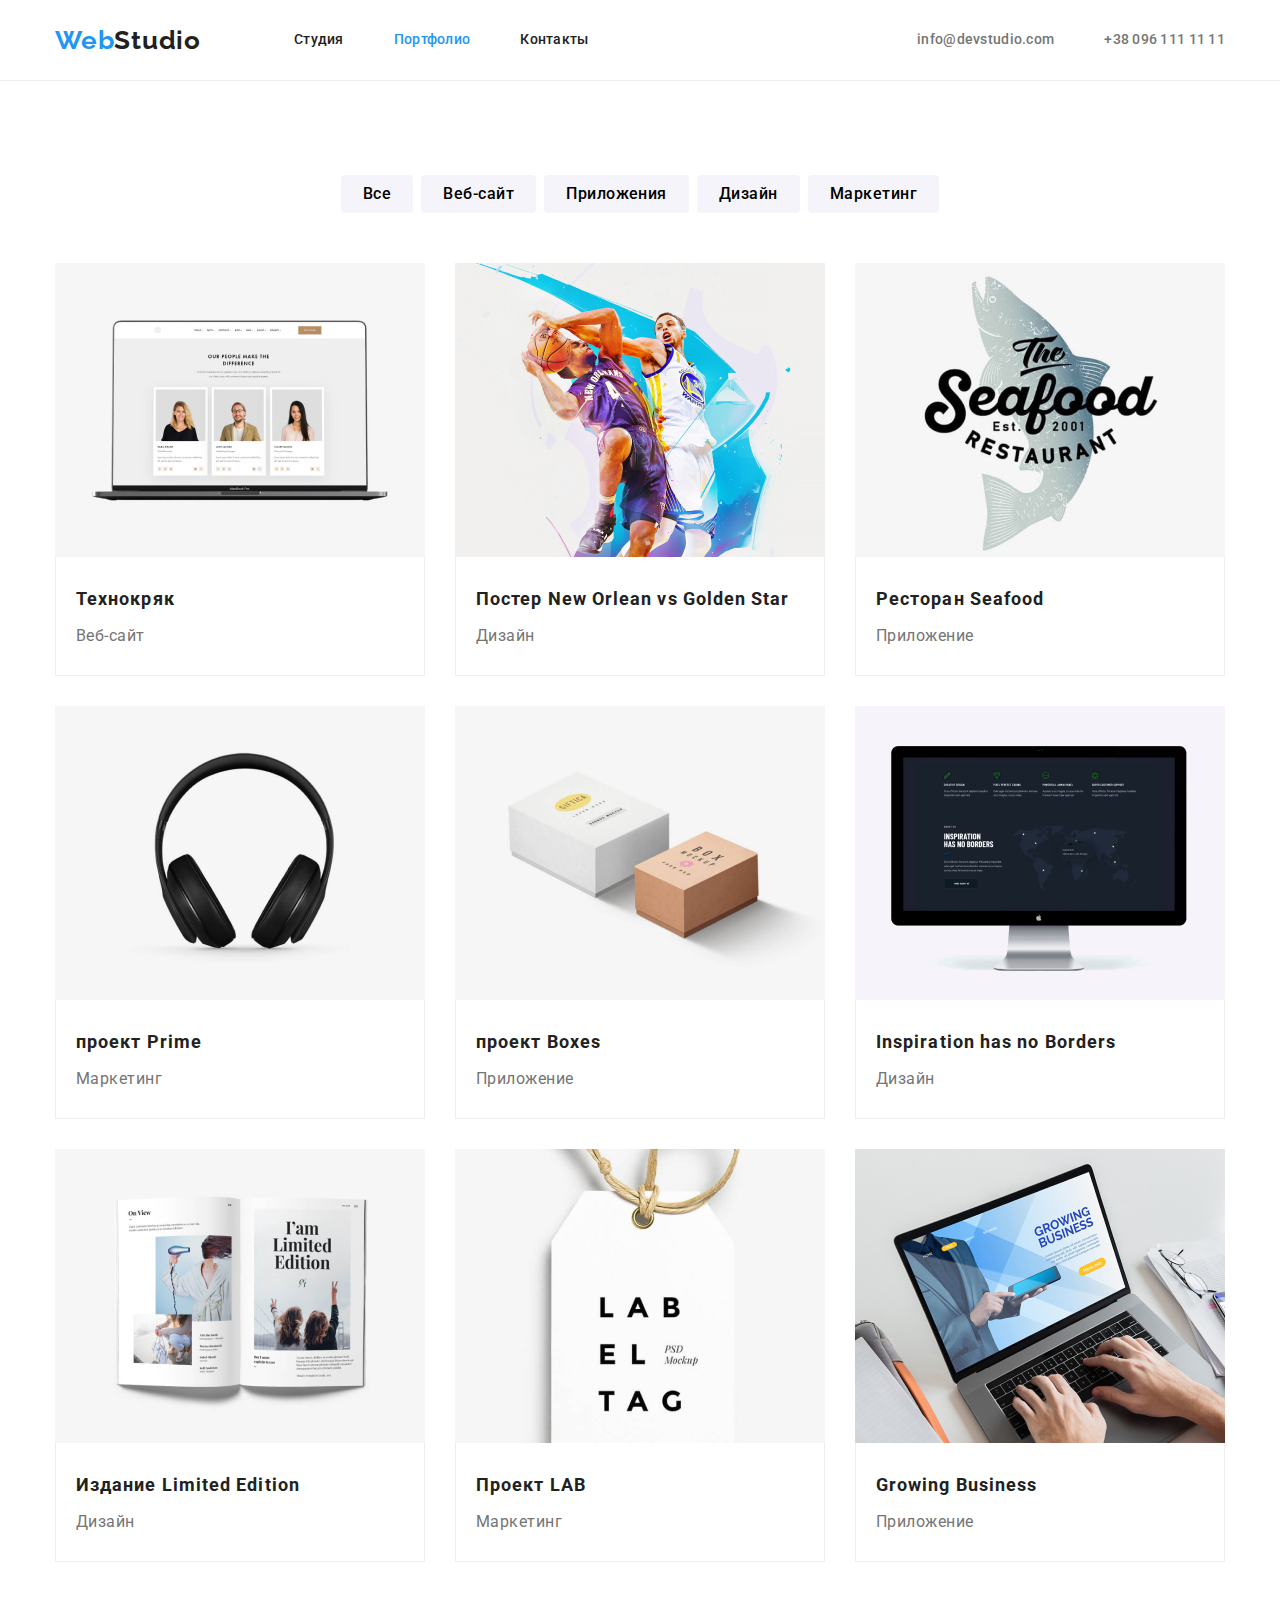
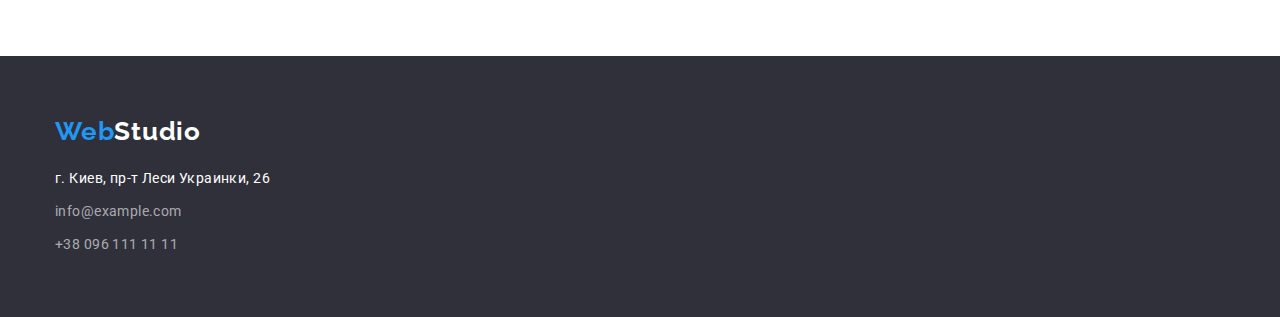
==== commit cbb5adcb: "внесені корективи ментора" ====
--- a/portfolio.html
+++ b/portfolio.html
@@ -22,15 +22,14 @@
 </head>
 
 <body>
-    <!--хедер-->
-    <header class="header">
+    <header class=" header">
 
         <div class="container h-nav">
             <nav class="b-nav">
                 <a href="index.html" class="header-logo link">
                     <span class="logo-color"> Web</span>Studio
                 </a>
-                <ul class="header-nav list">
+                <ul class="header-nav">
                     <li class="item"><a class="header-fonts header-nav-text link " href="index.html">Студия</a>
                     </li>
                     <li class="item"><a class="header-fonts header-nav-text link current"
@@ -39,7 +38,7 @@
                     <li class="item"><a class="header-fonts header-nav-text link" href="">Контакты</a></li>
                 </ul>
             </nav>
-            <ul class="header-addres list">
+            <ul class="header-addres">
                 <li class="item"><a href="mailto:info@devstudio.com"
                         class="header-fonts header-addres-text link">info@devstudio.com</a>
                 </li>
@@ -53,30 +52,24 @@
     </header>
     <!--MAIN-->
     <main>
+
+
+
+
+
+
         <section class="section">
-            <h2 class="port-title notext">название секции</h2>
+            <div class="container">
+                <h1 class="portfolio-title hidden">Наши проекты</h1>
 
-            <div class="container">
-                <UL class="portf-choise-list list">
+                <ul class="portf-choise-list">
                     <li class="item"><button type="button" class="portf-btn-text">Все</button></li>
                     <li class="item"><button type="button" class="portf-btn-text">Веб-сайт</button></li>
                     <li class="item"><button type="button" class="portf-btn-text">Приложения</button></li>
                     <li class="item"><button type="button" class="portf-btn-text">Дизайн</button></li>
                     <li class="item"><button type="button" class="portf-btn-text">Маркетинг</button></li>
-
-                </UL>
-            </div>
-
-        </section>
-
-
-
-        <section class="section">
-
-            <h1 class="notext">Наши проекты</h1>
-
-            <div class="container ">
-                <ul class="portf-list list">
+                </ul>
+                <ul class="portf-list">
                     <li class="item">
 
                         <img src="./images/pr1.jpg" width="370" alt="Фото проекта технокряк">
@@ -148,22 +141,26 @@
 
                 </ul>
             </div>
+
         </section>
 
     </main>
     <footer class="fter">
-        <div class="container">
+        <div class="container f-nav">
             <a href="index.html" class="footer-logo link">
                 <span class="logo-color"> Web</span><span class="">Studio</span>
             </a>
-            <address>
-                <ul class="ftr list">
-                    <li><a href="https://www.google.com/maps/d/embed?mid=1ha2ieTyIqRlce1c0PHE3r7fh1XY&ehbc=2E312F"
+            <address class="b-nav">
+                <ul class="ftr">
+                    <li class="item"><a
+                            href="https://www.google.com/maps/d/embed?mid=1ha2ieTyIqRlce1c0PHE3r7fh1XY&ehbc=2E312F"
                             target="_blank" class=" foot-fonts footer-map link">г. Киев, пр-т Леси Украинки, 26</a>
                     </li>
-                    <li> <a href="mailto:info@example.com" class=" foot-fonts footer-addres link">info@example.com</a>
+                    <li class="item"> <a href="mailto:info@example.com"
+                            class=" foot-fonts footer-addres link">info@example.com</a>
                     </li>
-                    <li><a href="tel:+380961111111" class=" foot-fonts footer-addres link">+38 096 111 11 11</a></li>
+                    <li class="item"><a href="tel:+380961111111" class=" foot-fonts footer-addres link">+38 096 111 11
+                            11</a></li>
                 </ul>
 
 
--- a/css/styles.css
+++ b/css/styles.css
@@ -2,11 +2,7 @@
     box-sizing: border-box;
 }
 
-*,
-*::before,
-*::after {
-    box-sizing: inherit;
-}
+
 
 :root {
 
@@ -33,13 +29,7 @@
     background-color: var(--first-bgc);
 }
 
-.list {
-    margin-top: 0;
-    margin-bottom: 0;
-    padding-left: 0;
-
-    list-style: none;
-}
+.list {}
 
 .link {
     text-decoration: none;
@@ -47,12 +37,14 @@
 }
 
 .container {
-    width: 1230px;
+    width: 1200px;
     padding-left: 15px;
     padding-right: 15px;
     margin-left: auto;
     margin-right: auto;
 }
+
+
 
 p,
 h1,
@@ -65,20 +57,34 @@
     margin-bottom: 0;
 }
 
+
 ul,
 ol {
-    margin-top: 0;
-    margin-bottom: 0;
+    margin: 0;
+    padding: 0;
+    list-style: none;
 }
 
 img {
+    height: auto;
+    max-width: 100%;
     display: block;
+}
+
+.section {
+    padding: 94px 0;
+
+}
+
+.hidden {
+    font-size: 0px;
+    visibility: hidden;
 }
 
 /*--------------------------header-----------------------------------*/
 .header {
-
     background: var(--first-bgc);
+    border-bottom: 1px solid #ECECEC
 }
 
 
@@ -101,7 +107,6 @@
 
 .header-addres {
     display: flex;
-    justify-content: flex-end;
     margin-left: auto;
 
 }
@@ -109,7 +114,7 @@
 
 .header-logo {
 
-    margin-right: 90px;
+    margin-right: 93px;
     align-items: center;
     font-family: 'Raleway', sans-serif;
     font-weight: 700;
@@ -163,7 +168,8 @@
 .hero {
     text-align: center;
     background-color: var(--hero-bgc);
-
+    padding-top: 200px;
+    padding-bottom: 200px;
 }
 
 .hero-title {
@@ -171,7 +177,6 @@
     margin-right: auto;
     width: 696px;
     text-align: center;
-    padding-top: 200px;
     margin-top: 0;
     margin-bottom: 0;
     font-weight: 900;
@@ -185,7 +190,6 @@
 
 .btn {
     display: inline-block;
-    margin-bottom: 200px;
     border: 0px;
     min-width: 200px;
     border-radius: 4px;
@@ -209,32 +213,20 @@
 
 /*---------------------section-about--------------------------*/
 
-.about {
-
-    padding-bottom: 94px;
-}
-
-.about-title {
-    margin-top: 0;
-    margin-bottom: 70px;
-    padding-left: 10px;
-}
+
+
 
 .about-list {
     display: flex;
-    min-width: 270px;
-    justify-content: center;
+
 }
 
 .about-list .item:not(:last-child) {
     margin-right: 30px;
 }
 
-.notext {
-    color: var(--hero-title-color);
-}
-
 .about-post-title {
+    padding-top: 0;
     font-weight: 700;
     font-size: 14px;
     line-height: 1.14;
@@ -256,13 +248,13 @@
 
 /*---------------------------------section-work---------------------*/
 .work {
+    padding-top: 0;
     text-align: center;
 
 }
 
 .work-list {
     display: flex;
-    padding-bottom: 94px;
     justify-content: center;
 }
 
@@ -285,9 +277,6 @@
 /*--------------------------------section-command----------------------*/
 
 
-.centred {
-    text-align: center;
-}
 
 .comand {
     text-align: center;
@@ -295,6 +284,7 @@
 }
 
 .com-fon {
+    padding: 30px 0;
     background-color: var(--hero-title-color);
     width: 270px;
 }
@@ -309,8 +299,6 @@
 .com-list {
     display: flex;
     justify-content: center;
-    padding-bottom: 52.4px;
-
 }
 
 .com-list .item:not(:last-child) {
@@ -318,13 +306,7 @@
 
 }
 
-.comand-title {
-    padding-top: 94px;
-    margin-bottom: 91.5px;
-}
-
 .comand-post-title {
-    padding-top: 30px;
     margin-bottom: 10px;
     font-weight: 500;
     color: var(--title-color);
@@ -333,18 +315,15 @@
 .comand-text {
     margin-top: 0;
     margin-bottom: 0;
-    padding-bottom: 36px;
     color: var(--text-color);
 }
 
 /*------------------------------------footer-------------------------*/
 .fter {
+    padding: 60px 0;
     background-color: var(--footer-bgc);
 }
 
-.ftr {
-    padding-bottom: 60px;
-}
 
 .footer-logo {
     display: block;
@@ -356,7 +335,6 @@
     letter-spacing: 0.03em;
     color: var(--hero-title-color);
     margin-bottom: 20px;
-    padding-top: 60px;
 }
 
 .foot-fonts {
@@ -364,6 +342,10 @@
     font-size: 14px;
     line-height: 1.71;
     letter-spacing: 0.03em;
+}
+
+.ftr .item:not(:last-child) {
+    margin-bottom: 9px;
 }
 
 .footer-map {
@@ -392,7 +374,7 @@
 /*-------------------------------nav-section-----------------------------*/
 
 .h-nav {
-    border-bottom: 1px solid #ECECEC;
+
     ;
 }
 
@@ -405,7 +387,7 @@
 .portf-choise-list {
     display: flex;
     justify-content: center;
-    margin-bottom: 26px;
+    margin-bottom: 50px;
 
 
 }
@@ -442,15 +424,13 @@
 .portf-list {
     display: flex;
     flex-wrap: wrap;
-    justify-content: center;
-    /* width: 370px;*/
-    margin-bottom: 94px;
 }
 
 .port-fon {
     background-color: var(--first-bgc);
     border: 1px solid #EEEEEE;
-    padding-left: 24px;
+    border-top: 0;
+    padding: 24px 20px;
 }
 
 .portf-list .item:not(:nth-child(3n)) {
@@ -473,13 +453,11 @@
     line-height: 2;
     letter-spacing: 0.06em;
     color: var(--title-color);
-    padding-top: 20px;
     margin-bottom: 4px;
 
 }
 
 .portfolio-text {
-    padding-bottom: 20px;
     font-size: 16px;
     line-height: 1.88;
     letter-spacing: 0.03em;
